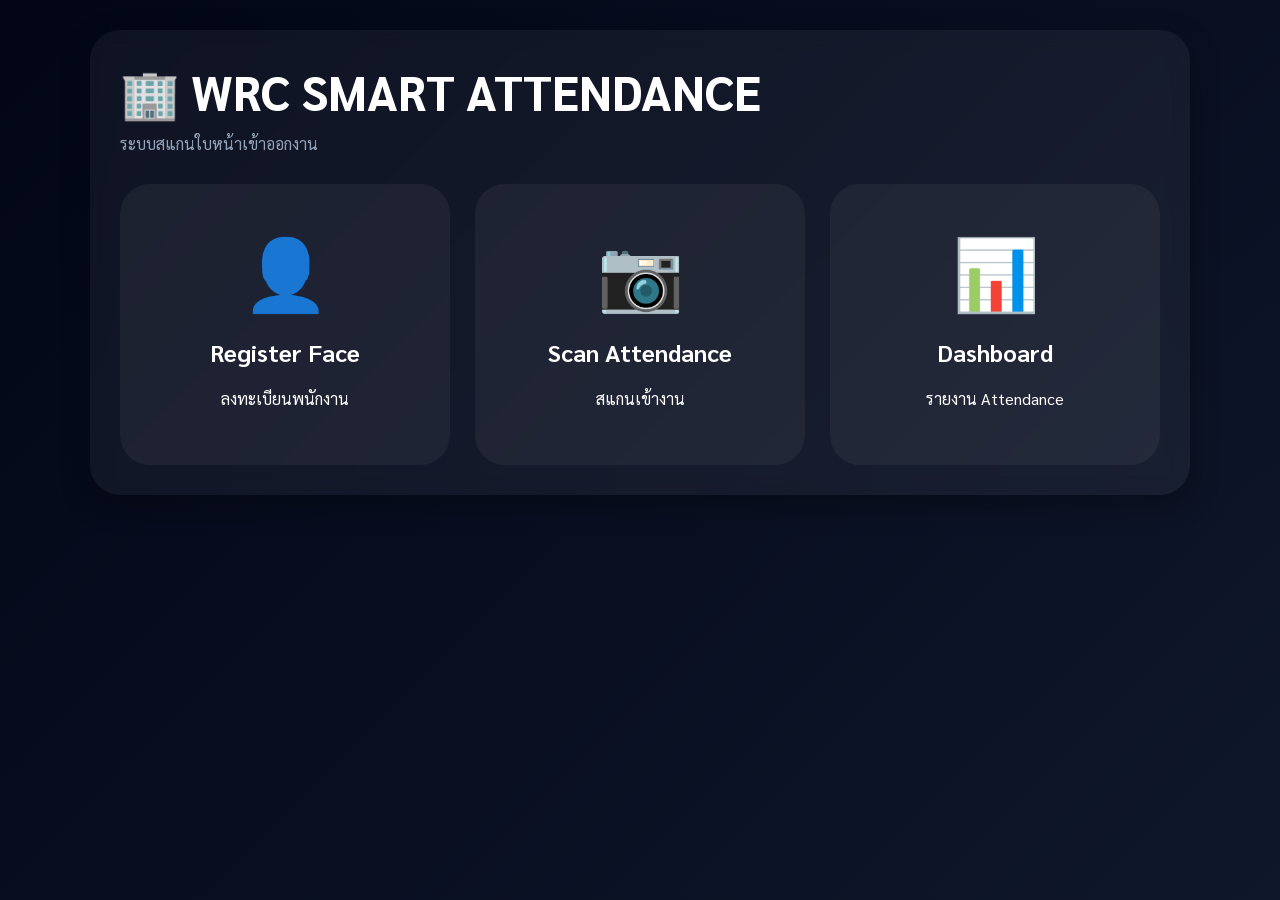
==== index.html @ e619d34f "Add files via upload" ====
<!DOCTYPE html>
<html lang="th">

<head>

<meta charset="UTF-8">

<meta
name="viewport"
content="width=device-width,initial-scale=1.0">

<title>
WRC SMART ATTENDANCE
</title>

<link
href="https://fonts.googleapis.com/css2?family=Sarabun:wght@300;400;700&display=swap"
rel="stylesheet">

<link
rel="stylesheet"
href="style.css">

</head>

<body>

<div class="container">

<div class="card">

<div class="title">
🏢 WRC SMART ATTENDANCE
</div>

<div class="subtitle">
ระบบสแกนใบหน้าเข้าออกงาน
</div>

<div class="menu-grid">

<a
href="register.html"
class="menu-card">

<div class="icon">
👤
</div>

<h2>
Register Face
</h2>

<p>
ลงทะเบียนพนักงาน
</p>

</a>

<a
href="scan.html"
class="menu-card">

<div class="icon">
📷
</div>

<h2>
Scan Attendance
</h2>

<p>
สแกนเข้างาน
</p>

</a>

<a
href="dashboard.html"
class="menu-card">

<div class="icon">
📊
</div>

<h2>
Dashboard
</h2>

<p>
รายงาน Attendance
</p>

</a>

</div>

</div>

</div>

</body>
</html>
---- style.css ----
body{

margin:0;
padding:0;

font-family:'Sarabun',sans-serif;

background:
linear-gradient(
135deg,
#020617,
#0f172a
);

color:white;

min-height:100vh;

}

.container{

width:90%;
max-width:1100px;

margin:auto;

padding:30px;

}

.card{

background:
rgba(255,255,255,0.05);

padding:30px;

border-radius:30px;

backdrop-filter:blur(10px);

box-shadow:
0 10px 30px rgba(0,0,0,0.3);

}

.title{

font-size:48px;

font-weight:bold;

margin-bottom:10px;

}

.subtitle{

color:#94a3b8;

margin-bottom:30px;

}

.menu-grid{

display:grid;

grid-template-columns:
repeat(auto-fit,minmax(250px,1fr));

gap:25px;

}

.menu-card{

background:
rgba(255,255,255,0.05);

padding:40px;

border-radius:30px;

text-decoration:none;

color:white;

transition:0.3s;

text-align:center;

}

.menu-card:hover{

transform:
translateY(-10px);

background:
rgba(255,255,255,0.08);

}

.icon{

font-size:70px;

margin-bottom:20px;

}

video{

width:100%;

border-radius:25px;

background:black;

margin-bottom:20px;

transform:scaleX(-1);

}

input,
select{

width:100%;

padding:18px;

border:none;

border-radius:18px;

margin-bottom:15px;

background:
rgba(255,255,255,0.08);

color:white;

font-size:18px;

box-sizing:border-box;

}

button{

width:100%;

padding:18px;

border:none;

border-radius:20px;

background:#10b981;

color:white;

font-size:22px;

cursor:pointer;

transition:0.3s;

}

button:hover{

opacity:0.8;

}

.status{

margin-top:20px;

padding:15px;

border-radius:15px;

text-align:center;

font-size:18px;

background:
rgba(255,255,255,0.05);

}

.success{

color:#10b981;

font-weight:bold;

}

.error{

color:#ef4444;

font-weight:bold;

}

.table-box{

overflow:auto;

margin-top:20px;

}

table{

width:100%;

border-collapse:collapse;

}

th{

background:#1e293b;

padding:15px;

text-align:left;

}

td{

padding:15px;

border-bottom:
1px solid rgba(255,255,255,0.08);

}

.stat-grid{

display:grid;

grid-template-columns:
repeat(auto-fit,minmax(200px,1fr));

gap:20px;

margin-bottom:25px;

}

.stat-card{

background:
rgba(255,255,255,0.05);

padding:25px;

border-radius:25px;

text-align:center;

}

.stat-card h2{

font-size:42px;

margin:10px 0;

}
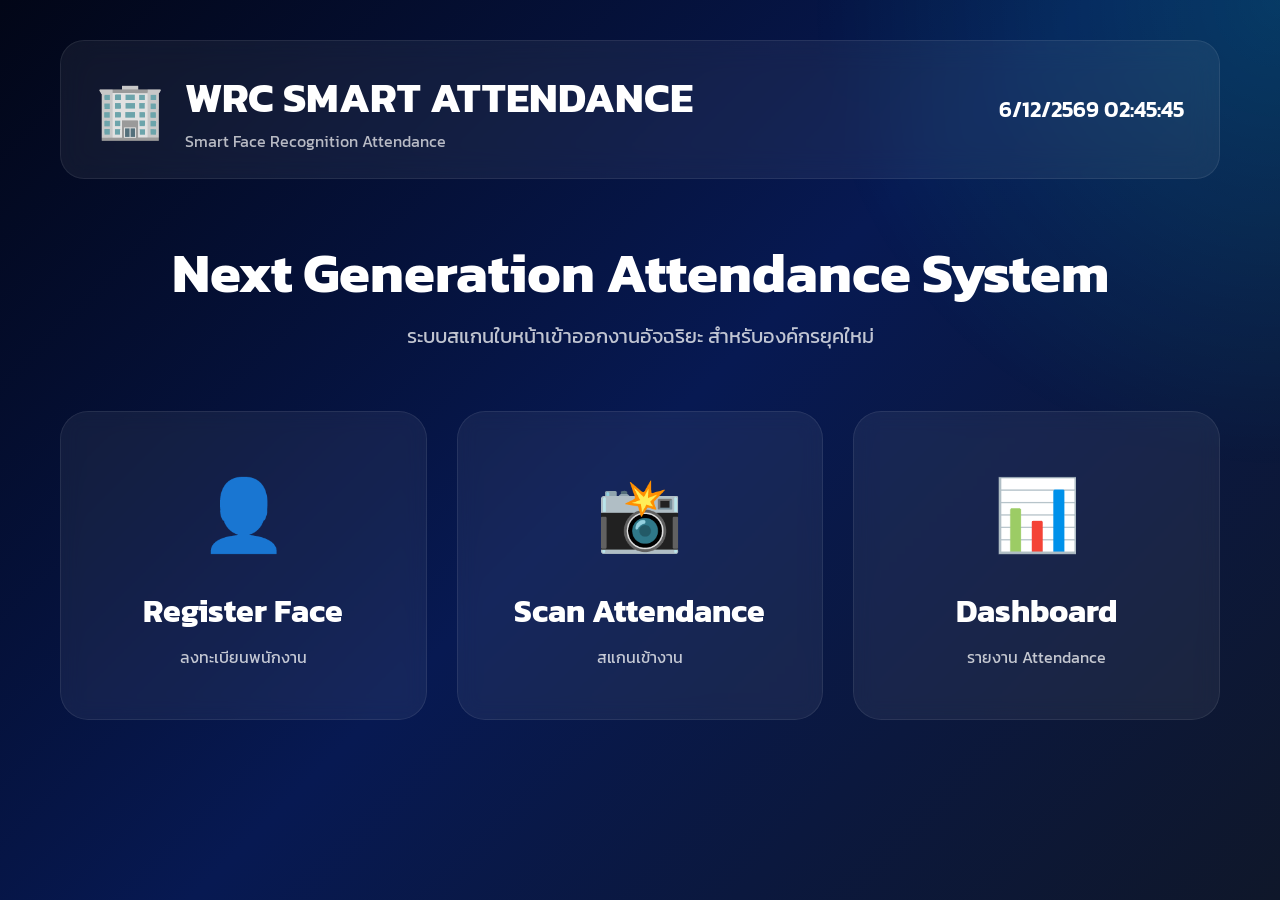
==== commit 5b1b1bd5: "Add files via upload" ====
--- a/index.html
+++ b/index.html
@@ -7,49 +7,89 @@
 
 <meta
 name="viewport"
-content="width=device-width,initial-scale=1.0">
+content="width=device-width, initial-scale=1.0"
+>
 
 <title>
 WRC SMART ATTENDANCE
 </title>
 
 <link
-href="https://fonts.googleapis.com/css2?family=Sarabun:wght@300;400;700&display=swap"
-rel="stylesheet">
+rel="stylesheet"
+href="style.css"
+>
 
 <link
+href="https://fonts.googleapis.com/css2?family=Kanit:wght@300;400;500;600;700&display=swap"
 rel="stylesheet"
-href="style.css">
+>
 
 </head>
 
 <body>
 
+<div class="bg"></div>
+
 <div class="container">
 
-<div class="card">
+<div class="header">
 
-<div class="title">
-🏢 WRC SMART ATTENDANCE
+<div class="logo">
+
+<div class="logo-icon">
+🏢
 </div>
 
-<div class="subtitle">
-ระบบสแกนใบหน้าเข้าออกงาน
+<div>
+
+<h1>
+WRC SMART ATTENDANCE
+</h1>
+
+<p>
+Smart Face Recognition Attendance
+</p>
+
+</div>
+
+</div>
+
+<div
+class="clock"
+id="clock"
+>
+</div>
+
+</div>
+
+<div class="hero">
+
+<h2>
+Next Generation
+Attendance System
+</h2>
+
+<p>
+ระบบสแกนใบหน้าเข้าออกงานอัจฉริยะ
+สำหรับองค์กรยุคใหม่
+</p>
+
 </div>
 
 <div class="menu-grid">
 
 <a
 href="register.html"
-class="menu-card">
+class="menu-card"
+>
 
-<div class="icon">
+<div class="menu-icon">
 👤
 </div>
 
-<h2>
+<h3>
 Register Face
-</h2>
+</h3>
 
 <p>
 ลงทะเบียนพนักงาน
@@ -59,15 +99,16 @@
 
 <a
 href="scan.html"
-class="menu-card">
+class="menu-card"
+>
 
-<div class="icon">
-📷
+<div class="menu-icon">
+📸
 </div>
 
-<h2>
+<h3>
 Scan Attendance
-</h2>
+</h3>
 
 <p>
 สแกนเข้างาน
@@ -77,15 +118,16 @@
 
 <a
 href="dashboard.html"
-class="menu-card">
+class="menu-card"
+>
 
-<div class="icon">
+<div class="menu-icon">
 📊
 </div>
 
-<h2>
+<h3>
 Dashboard
-</h2>
+</h3>
 
 <p>
 รายงาน Attendance
@@ -97,7 +139,8 @@
 
 </div>
 
-</div>
+<script src="api-config.js"></script>
+<script src="script.js"></script>
 
 </body>
 </html>
--- a/style.css
+++ b/style.css
@@ -1,280 +1,259 @@
-body{
-
+*{
 margin:0;
 padding:0;
-
-font-family:'Sarabun',sans-serif;
-
+box-sizing:border-box;
+font-family:'Kanit',sans-serif;
+}
+
+body{
 background:
 linear-gradient(
 135deg,
 #020617,
+#071952,
 #0f172a
 );
-
-color:white;
-
 min-height:100vh;
-
+color:#fff;
+}
+
+.bg{
+position:fixed;
+width:100%;
+height:100%;
+background:
+radial-gradient(
+circle at top right,
+rgba(0,255,255,.15),
+transparent 30%
+);
+z-index:-1;
 }
 
 .container{
-
-width:90%;
+max-width:1200px;
+margin:auto;
+padding:40px 20px;
+}
+
+.header{
+display:flex;
+justify-content:space-between;
+align-items:center;
+padding:25px 35px;
+background:rgba(255,255,255,.06);
+border:1px solid rgba(255,255,255,.08);
+border-radius:24px;
+backdrop-filter:blur(15px);
+}
+
+.logo{
+display:flex;
+align-items:center;
+gap:20px;
+}
+
+.logo-icon{
+font-size:55px;
+}
+
+.logo h1{
+font-size:42px;
+font-weight:700;
+}
+
+.logo p{
+opacity:.7;
+}
+
+.clock{
+font-size:22px;
+font-weight:600;
+}
+
+.hero{
+margin-top:60px;
+text-align:center;
+}
+
+.hero h2{
+font-size:56px;
+font-weight:700;
+line-height:1.2;
+}
+
+.hero p{
+margin-top:15px;
+font-size:20px;
+opacity:.75;
+}
+
+.menu-grid{
+margin-top:60px;
+display:grid;
+grid-template-columns:
+repeat(
+auto-fit,
+minmax(280px,1fr)
+);
+gap:30px;
+}
+
+.menu-card{
+background:
+rgba(255,255,255,.06);
+border:1px solid rgba(255,255,255,.08);
+border-radius:28px;
+padding:50px 30px;
+text-align:center;
+text-decoration:none;
+color:#fff;
+transition:.3s;
+backdrop-filter:blur(10px);
+}
+
+.menu-card:hover{
+transform:translateY(-8px);
+background:
+rgba(255,255,255,.12);
+}
+
+.menu-icon{
+font-size:70px;
+margin-bottom:20px;
+}
+
+.menu-card h3{
+font-size:32px;
+margin-bottom:10px;
+}
+
+.menu-card p{
+opacity:.75;
+}
+
+.page{
 max-width:1100px;
-
 margin:auto;
-
-padding:30px;
-
+padding:30px 20px;
+}
+
+.page-header{
+display:flex;
+justify-content:space-between;
+align-items:center;
+margin-bottom:25px;
+}
+
+.back-btn{
+background:#00c896;
+padding:12px 20px;
+border-radius:12px;
+text-decoration:none;
+color:#fff;
+font-weight:600;
 }
 
 .card{
-
-background:
-rgba(255,255,255,0.05);
-
-padding:30px;
-
-border-radius:30px;
-
+background:
+rgba(255,255,255,.06);
+border-radius:24px;
+padding:25px;
 backdrop-filter:blur(10px);
-
-box-shadow:
-0 10px 30px rgba(0,0,0,0.3);
-
-}
-
-.title{
-
-font-size:48px;
-
-font-weight:bold;
-
-margin-bottom:10px;
-
-}
-
-.subtitle{
-
-color:#94a3b8;
-
-margin-bottom:30px;
-
-}
-
-.menu-grid{
-
-display:grid;
-
-grid-template-columns:
-repeat(auto-fit,minmax(250px,1fr));
-
-gap:25px;
-
-}
-
-.menu-card{
-
-background:
-rgba(255,255,255,0.05);
-
-padding:40px;
-
-border-radius:30px;
-
-text-decoration:none;
-
-color:white;
-
-transition:0.3s;
-
-text-align:center;
-
-}
-
-.menu-card:hover{
-
-transform:
-translateY(-10px);
-
-background:
-rgba(255,255,255,0.08);
-
-}
-
-.icon{
-
-font-size:70px;
-
+}
+
+video{
+width:100%;
+border-radius:20px;
 margin-bottom:20px;
-
-}
-
-video{
-
-width:100%;
-
-border-radius:25px;
-
-background:black;
-
-margin-bottom:20px;
-
-transform:scaleX(-1);
-
 }
 
 input,
 select{
-
-width:100%;
-
+width:100%;
+padding:15px;
+margin-bottom:15px;
+border:none;
+border-radius:12px;
+background:#1e293b;
+color:#fff;
+font-size:16px;
+}
+
+button{
+width:100%;
+padding:16px;
+border:none;
+border-radius:14px;
+background:#00c896;
+color:#fff;
+font-size:18px;
+font-weight:700;
+cursor:pointer;
+transition:.3s;
+}
+
+button:hover{
+opacity:.85;
+}
+
+#status,
+.result-box{
+margin-top:20px;
 padding:18px;
-
-border:none;
-
-border-radius:18px;
-
-margin-bottom:15px;
-
-background:
-rgba(255,255,255,0.08);
-
-color:white;
-
-font-size:18px;
-
-box-sizing:border-box;
-
-}
-
-button{
-
-width:100%;
-
-padding:18px;
-
-border:none;
-
-border-radius:20px;
-
-background:#10b981;
-
-color:white;
-
-font-size:22px;
-
-cursor:pointer;
-
-transition:0.3s;
-
-}
-
-button:hover{
-
-opacity:0.8;
-
-}
-
-.status{
-
-margin-top:20px;
-
-padding:15px;
-
-border-radius:15px;
-
-text-align:center;
-
-font-size:18px;
-
-background:
-rgba(255,255,255,0.05);
-
-}
-
-.success{
-
-color:#10b981;
-
-font-weight:bold;
-
-}
-
-.error{
-
-color:#ef4444;
-
-font-weight:bold;
-
-}
-
-.table-box{
-
+border-radius:14px;
+background:#1e293b;
+text-align:center;
+font-weight:600;
+}
+
+.dashboard-card{
+background:
+rgba(255,255,255,.06);
+padding:25px;
+border-radius:24px;
 overflow:auto;
-
-margin-top:20px;
-
 }
 
 table{
-
-width:100%;
-
+width:100%;
 border-collapse:collapse;
-
 }
 
 th{
-
-background:#1e293b;
-
-padding:15px;
-
-text-align:left;
-
+background:#00c896;
+padding:16px;
 }
 
 td{
-
-padding:15px;
-
+padding:14px;
 border-bottom:
-1px solid rgba(255,255,255,0.08);
-
-}
-
-.stat-grid{
-
-display:grid;
-
-grid-template-columns:
-repeat(auto-fit,minmax(200px,1fr));
-
+1px solid rgba(255,255,255,.1);
+text-align:center;
+}
+
+tr:hover{
+background:
+rgba(255,255,255,.05);
+}
+
+@media(max-width:768px){
+
+.header{
+flex-direction:column;
 gap:20px;
-
-margin-bottom:25px;
-
-}
-
-.stat-card{
-
-background:
-rgba(255,255,255,0.05);
-
-padding:25px;
-
-border-radius:25px;
-
-text-align:center;
-
-}
-
-.stat-card h2{
-
-font-size:42px;
-
-margin:10px 0;
+}
+
+.logo h1{
+font-size:28px;
+}
+
+.hero h2{
+font-size:34px;
+}
+
+.menu-card{
+padding:35px 20px;
+}
 
 }
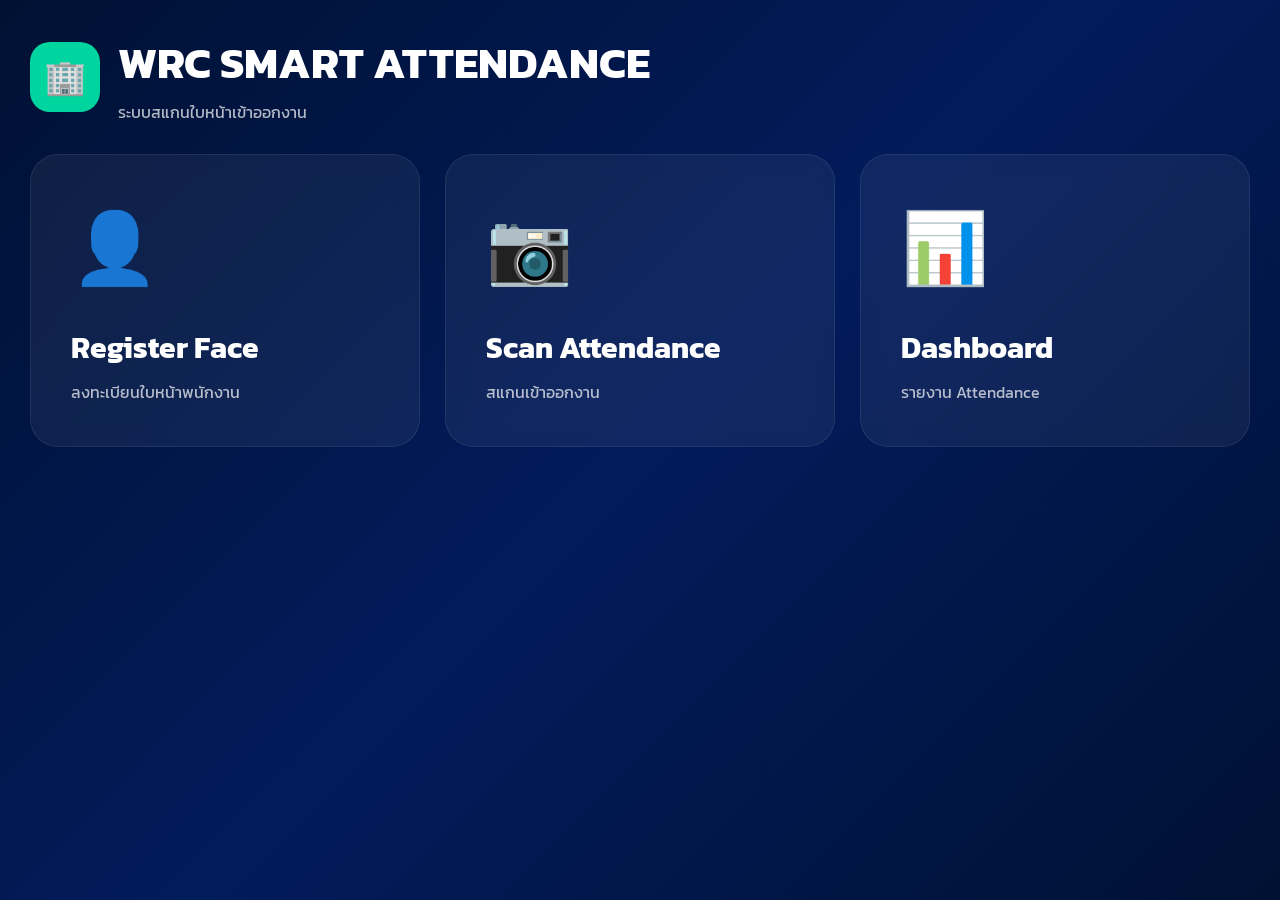
==== commit 3515e4ad: "Add files via upload" ====
--- a/index.html
+++ b/index.html
@@ -20,7 +20,7 @@
 >
 
 <link
-href="https://fonts.googleapis.com/css2?family=Kanit:wght@300;400;500;600;700&display=swap"
+href="https://fonts.googleapis.com/css2?family=Kanit:wght@300;400;500;700&display=swap"
 rel="stylesheet"
 >
 
@@ -28,106 +28,84 @@
 
 <body>
 
-<div class="bg"></div>
+<div class="page">
 
-<div class="container">
+<div class="topbar">
 
-<div class="header">
+<div class="logo-title">
 
 <div class="logo">
-
-<div class="logo-icon">
 🏢
 </div>
 
-<div>
+<div class="title">
 
 <h1>
 WRC SMART ATTENDANCE
 </h1>
 
 <p>
-Smart Face Recognition Attendance
+ระบบสแกนใบหน้าเข้าออกงาน
 </p>
 
 </div>
 
 </div>
 
-<div
-class="clock"
-id="clock"
->
 </div>
 
+<div class="home-grid">
+
+<a
+href="register.html"
+class="card"
+>
+
+<div class="card-icon">
+👤
 </div>
 
-<div class="hero">
-
 <h2>
-Next Generation
-Attendance System
+Register Face
 </h2>
 
 <p>
-ระบบสแกนใบหน้าเข้าออกงานอัจฉริยะ
-สำหรับองค์กรยุคใหม่
-</p>
-
-</div>
-
-<div class="menu-grid">
-
-<a
-href="register.html"
-class="menu-card"
->
-
-<div class="menu-icon">
-👤
-</div>
-
-<h3>
-Register Face
-</h3>
-
-<p>
-ลงทะเบียนพนักงาน
+ลงทะเบียนใบหน้าพนักงาน
 </p>
 
 </a>
 
 <a
 href="scan.html"
-class="menu-card"
+class="card"
 >
 
-<div class="menu-icon">
-📸
+<div class="card-icon">
+📷
 </div>
 
-<h3>
+<h2>
 Scan Attendance
-</h3>
+</h2>
 
 <p>
-สแกนเข้างาน
+สแกนเข้าออกงาน
 </p>
 
 </a>
 
 <a
 href="dashboard.html"
-class="menu-card"
+class="card"
 >
 
-<div class="menu-icon">
+<div class="card-icon">
 📊
 </div>
 
-<h3>
+<h2>
 Dashboard
-</h3>
+</h2>
 
 <p>
 รายงาน Attendance
@@ -139,8 +117,5 @@
 
 </div>
 
-<script src="api-config.js"></script>
-<script src="script.js"></script>
-
 </body>
 </html>
--- a/style.css
+++ b/style.css
@@ -9,209 +9,226 @@
 background:
 linear-gradient(
 135deg,
-#020617,
-#071952,
-#0f172a
+#001133,
+#021b5b,
+#001133
 );
+
 min-height:100vh;
-color:#fff;
-}
-
-.bg{
-position:fixed;
-width:100%;
-height:100%;
-background:
-radial-gradient(
-circle at top right,
-rgba(0,255,255,.15),
-transparent 30%
-);
-z-index:-1;
-}
-
-.container{
-max-width:1200px;
+color:white;
+padding:30px;
+}
+
+.page{
+max-width:1400px;
 margin:auto;
-padding:40px 20px;
-}
-
-.header{
+}
+
+.topbar{
 display:flex;
 justify-content:space-between;
 align-items:center;
-padding:25px 35px;
-background:rgba(255,255,255,.06);
-border:1px solid rgba(255,255,255,.08);
-border-radius:24px;
-backdrop-filter:blur(15px);
+margin-bottom:30px;
+}
+
+.logo-title{
+display:flex;
+align-items:center;
+gap:18px;
 }
 
 .logo{
+width:70px;
+height:70px;
+border-radius:20px;
+background:#00d49f;
 display:flex;
 align-items:center;
-gap:20px;
-}
-
-.logo-icon{
-font-size:55px;
-}
-
-.logo h1{
-font-size:42px;
-font-weight:700;
-}
-
-.logo p{
+justify-content:center;
+font-size:34px;
+font-weight:700;
+color:#001133;
+}
+
+.title h1{
+font-size:44px;
+font-weight:700;
+}
+
+.title p{
 opacity:.7;
-}
-
-.clock{
-font-size:22px;
-font-weight:600;
-}
-
-.hero{
-margin-top:60px;
-text-align:center;
-}
-
-.hero h2{
-font-size:56px;
-font-weight:700;
-line-height:1.2;
-}
-
-.hero p{
-margin-top:15px;
-font-size:20px;
-opacity:.75;
-}
-
-.menu-grid{
-margin-top:60px;
+margin-top:5px;
+}
+
+.home-grid{
 display:grid;
 grid-template-columns:
-repeat(
-auto-fit,
-minmax(280px,1fr)
-);
-gap:30px;
-}
-
-.menu-card{
-background:
-rgba(255,255,255,.06);
-border:1px solid rgba(255,255,255,.08);
+repeat(auto-fit,minmax(280px,1fr));
+gap:25px;
+}
+
+.card{
+background:
+rgba(255,255,255,.06);
+
+border:
+1px solid rgba(255,255,255,.08);
+
+backdrop-filter:blur(10px);
+
 border-radius:28px;
-padding:50px 30px;
+
+padding:40px;
+
+text-decoration:none;
+color:white;
+
+transition:.25s;
+}
+
+.card:hover{
+transform:translateY(-5px);
+border-color:#00d49f;
+}
+
+.card-icon{
+font-size:70px;
+margin-bottom:25px;
+}
+
+.card h2{
+font-size:30px;
+margin-bottom:10px;
+}
+
+.card p{
+opacity:.7;
+line-height:1.6;
+}
+
+.form-card{
+max-width:800px;
+margin:auto;
+
+background:
+rgba(255,255,255,.06);
+
+border:
+1px solid rgba(255,255,255,.08);
+
+padding:30px;
+
+border-radius:30px;
+}
+
+.page-title{
 text-align:center;
-text-decoration:none;
-color:#fff;
-transition:.3s;
-backdrop-filter:blur(10px);
-}
-
-.menu-card:hover{
-transform:translateY(-8px);
-background:
-rgba(255,255,255,.12);
-}
-
-.menu-icon{
-font-size:70px;
-margin-bottom:20px;
-}
-
-.menu-card h3{
-font-size:32px;
-margin-bottom:10px;
-}
-
-.menu-card p{
-opacity:.75;
-}
-
-.page{
-max-width:1100px;
-margin:auto;
-padding:30px 20px;
-}
-
-.page-header{
-display:flex;
-justify-content:space-between;
-align-items:center;
+font-size:38px;
+font-weight:700;
 margin-bottom:25px;
 }
 
-.back-btn{
-background:#00c896;
-padding:12px 20px;
-border-radius:12px;
-text-decoration:none;
-color:#fff;
-font-weight:600;
-}
-
-.card{
-background:
-rgba(255,255,255,.06);
+video{
+width:100%;
 border-radius:24px;
-padding:25px;
-backdrop-filter:blur(10px);
-}
-
-video{
-width:100%;
-border-radius:20px;
+background:black;
 margin-bottom:20px;
 }
 
 input,
 select{
-width:100%;
-padding:15px;
-margin-bottom:15px;
-border:none;
-border-radius:12px;
-background:#1e293b;
-color:#fff;
-font-size:16px;
-}
-
-button{
 width:100%;
 padding:16px;
 border:none;
 border-radius:14px;
-background:#00c896;
-color:#fff;
+margin-bottom:15px;
+background:
+rgba(255,255,255,.08);
+color:white;
+font-size:16px;
+}
+
+button{
+width:100%;
+padding:16px;
+border:none;
+border-radius:14px;
+background:#00d49f;
+color:#001133;
 font-size:18px;
 font-weight:700;
 cursor:pointer;
-transition:.3s;
+transition:.2s;
 }
 
 button:hover{
-opacity:.85;
-}
-
-#status,
-.result-box{
+transform:scale(1.02);
+}
+
+.status-box{
 margin-top:20px;
 padding:18px;
-border-radius:14px;
-background:#1e293b;
+border-radius:16px;
 text-align:center;
-font-weight:600;
-}
-
-.dashboard-card{
-background:
-rgba(255,255,255,.06);
+font-weight:700;
+background:
+rgba(255,255,255,.08);
+}
+
+.success{
+background:#00a86b;
+}
+
+.error{
+background:#d63031;
+}
+
+.back-btn{
+display:inline-block;
+margin-bottom:20px;
+padding:12px 20px;
+border-radius:12px;
+background:#00d49f;
+color:#001133;
+text-decoration:none;
+font-weight:700;
+}
+
+.summary-grid{
+display:grid;
+grid-template-columns:
+repeat(4,1fr);
+gap:20px;
+margin-bottom:25px;
+}
+
+.summary-card{
+background:
+rgba(255,255,255,.06);
+
+border:
+1px solid rgba(255,255,255,.08);
+
 padding:25px;
 border-radius:24px;
+text-align:center;
+}
+
+.summary-card h3{
+font-size:42px;
+color:#00d49f;
+margin-bottom:10px;
+}
+
+.dashboard-card{
+background:
+rgba(255,255,255,.06);
+
+border:
+1px solid rgba(255,255,255,.08);
+
+padding:20px;
+border-radius:24px;
 overflow:auto;
 }
 
@@ -221,39 +238,62 @@
 }
 
 th{
-background:#00c896;
+background:#00d49f;
+color:#001133;
 padding:16px;
 }
 
 td{
 padding:14px;
 border-bottom:
-1px solid rgba(255,255,255,.1);
-text-align:center;
-}
-
-tr:hover{
-background:
-rgba(255,255,255,.05);
-}
-
-@media(max-width:768px){
-
-.header{
+1px solid rgba(255,255,255,.08);
+}
+
+.status-in{
+color:#00ffb3;
+font-weight:700;
+}
+
+.status-out{
+color:#ff7675;
+font-weight:700;
+}
+
+.filter-box{
+display:flex;
+gap:15px;
+margin-bottom:20px;
+}
+
+.filter-box button{
+width:180px;
+}
+
+@media(max-width:900px){
+
+.summary-grid{
+grid-template-columns:
+repeat(2,1fr);
+}
+
+.filter-box{
 flex-direction:column;
-gap:20px;
-}
-
-.logo h1{
-font-size:28px;
-}
-
-.hero h2{
-font-size:34px;
-}
-
-.menu-card{
-padding:35px 20px;
+}
+
+.filter-box button{
+width:100%;
+}
+
+}
+
+@media(max-width:600px){
+
+.summary-grid{
+grid-template-columns:1fr;
+}
+
+.title h1{
+font-size:32px;
 }
 
 }
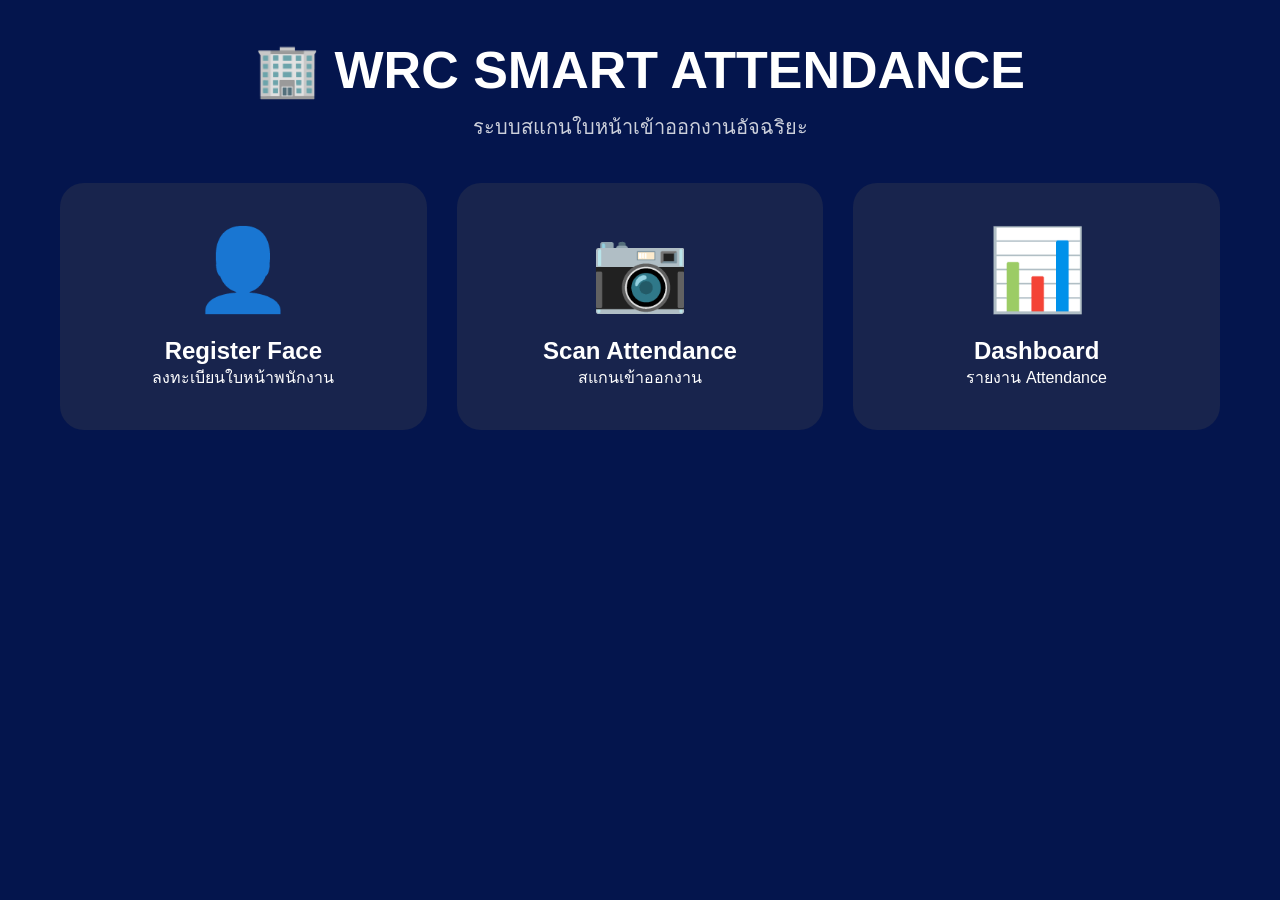
==== commit 3d7a5601: "Add files via upload" ====
--- a/index.html
+++ b/index.html
@@ -1,115 +1,63 @@
 <!DOCTYPE html>
 <html lang="th">
+<head>
+<meta charset="UTF-8">
+<meta name="viewport" content="width=device-width, initial-scale=1.0">
 
-<head>
+<title>WRC SMART ATTENDANCE</title>
 
-<meta charset="UTF-8">
-
-<meta
-name="viewport"
-content="width=device-width, initial-scale=1.0"
->
-
-<title>
-WRC SMART ATTENDANCE
-</title>
-
-<link
-rel="stylesheet"
-href="style.css"
->
-
-<link
-href="https://fonts.googleapis.com/css2?family=Kanit:wght@300;400;500;700&display=swap"
-rel="stylesheet"
->
-
+<link rel="stylesheet" href="style.css">
 </head>
 
 <body>
 
-<div class="page">
+<div class="main-container">
 
-<div class="topbar">
+<div class="hero">
 
-<div class="logo-title">
-
-<div class="logo">
-🏢
-</div>
-
-<div class="title">
-
-<h1>
-WRC SMART ATTENDANCE
-</h1>
+<h1>🏢 WRC SMART ATTENDANCE</h1>
 
 <p>
-ระบบสแกนใบหน้าเข้าออกงาน
+ระบบสแกนใบหน้าเข้าออกงานอัจฉริยะ
 </p>
 
 </div>
 
-</div>
+<div class="menu-grid">
 
-</div>
+<a href="register.html" class="menu-card">
 
-<div class="home-grid">
-
-<a
-href="register.html"
-class="card"
->
-
-<div class="card-icon">
+<div class="icon">
 👤
 </div>
 
-<h2>
-Register Face
-</h2>
+<h2>Register Face</h2>
 
-<p>
-ลงทะเบียนใบหน้าพนักงาน
-</p>
+<p>ลงทะเบียนใบหน้าพนักงาน</p>
 
 </a>
 
-<a
-href="scan.html"
-class="card"
->
+<a href="scan.html" class="menu-card">
 
-<div class="card-icon">
+<div class="icon">
 📷
 </div>
 
-<h2>
-Scan Attendance
-</h2>
+<h2>Scan Attendance</h2>
 
-<p>
-สแกนเข้าออกงาน
-</p>
+<p>สแกนเข้าออกงาน</p>
 
 </a>
 
-<a
-href="dashboard.html"
-class="card"
->
+<a href="dashboard.html" class="menu-card">
 
-<div class="card-icon">
+<div class="icon">
 📊
 </div>
 
-<h2>
-Dashboard
-</h2>
+<h2>Dashboard</h2>
 
-<p>
-รายงาน Attendance
-</p>
+<p>รายงาน Attendance</p>
 
 </a>
 
--- a/style.css
+++ b/style.css
@@ -2,233 +2,165 @@
 margin:0;
 padding:0;
 box-sizing:border-box;
-font-family:'Kanit',sans-serif;
+font-family:Arial;
 }
 
 body{
-background:
-linear-gradient(
-135deg,
-#001133,
-#021b5b,
-#001133
-);
+background:#04154d;
+color:white;
+}
 
-min-height:100vh;
+.main-container{
+width:95%;
+max-width:1200px;
+margin:auto;
+padding:40px 20px;
+}
+
+.hero{
+text-align:center;
+margin-bottom:40px;
+}
+
+.hero h1{
+font-size:52px;
+margin-bottom:10px;
+}
+
+.hero p{
+opacity:.8;
+font-size:20px;
+}
+
+.menu-grid{
+display:grid;
+grid-template-columns:repeat(auto-fit,minmax(250px,1fr));
+gap:30px;
+}
+
+.menu-card{
+background:#18244d;
+padding:40px;
+border-radius:24px;
+text-decoration:none;
 color:white;
-padding:30px;
+text-align:center;
+transition:.3s;
+}
+
+.menu-card:hover{
+transform:translateY(-10px);
+background:#1f2d63;
+}
+
+.icon{
+font-size:80px;
+margin-bottom:20px;
 }
 
 .page{
-max-width:1400px;
+width:95%;
+max-width:1200px;
 margin:auto;
+padding:20px;
 }
 
 .topbar{
 display:flex;
 justify-content:space-between;
 align-items:center;
-margin-bottom:30px;
+margin-bottom:20px;
 }
 
-.logo-title{
-display:flex;
-align-items:center;
-gap:18px;
+.home-btn{
+background:#14d9a5;
+color:#04154d;
+padding:10px 20px;
+border-radius:10px;
+text-decoration:none;
+font-weight:bold;
 }
 
-.logo{
-width:70px;
-height:70px;
+.camera-card{
+background:#18244d;
+padding:20px;
 border-radius:20px;
-background:#00d49f;
-display:flex;
-align-items:center;
-justify-content:center;
-font-size:34px;
-font-weight:700;
-color:#001133;
-}
-
-.title h1{
-font-size:44px;
-font-weight:700;
-}
-
-.title p{
-opacity:.7;
-margin-top:5px;
-}
-
-.home-grid{
-display:grid;
-grid-template-columns:
-repeat(auto-fit,minmax(280px,1fr));
-gap:25px;
-}
-
-.card{
-background:
-rgba(255,255,255,.06);
-
-border:
-1px solid rgba(255,255,255,.08);
-
-backdrop-filter:blur(10px);
-
-border-radius:28px;
-
-padding:40px;
-
-text-decoration:none;
-color:white;
-
-transition:.25s;
-}
-
-.card:hover{
-transform:translateY(-5px);
-border-color:#00d49f;
-}
-
-.card-icon{
-font-size:70px;
-margin-bottom:25px;
-}
-
-.card h2{
-font-size:30px;
-margin-bottom:10px;
-}
-
-.card p{
-opacity:.7;
-line-height:1.6;
-}
-
-.form-card{
-max-width:800px;
+max-width:700px;
 margin:auto;
-
-background:
-rgba(255,255,255,.06);
-
-border:
-1px solid rgba(255,255,255,.08);
-
-padding:30px;
-
-border-radius:30px;
-}
-
-.page-title{
-text-align:center;
-font-size:38px;
-font-weight:700;
-margin-bottom:25px;
 }
 
 video{
 width:100%;
-border-radius:24px;
-background:black;
+border-radius:20px;
 margin-bottom:20px;
 }
 
 input,
-select{
+select,
+button{
 width:100%;
 padding:16px;
+margin-bottom:14px;
 border:none;
-border-radius:14px;
-margin-bottom:15px;
-background:
-rgba(255,255,255,.08);
-color:white;
+border-radius:12px;
 font-size:16px;
 }
 
-button{
-width:100%;
-padding:16px;
-border:none;
-border-radius:14px;
-background:#00d49f;
-color:#001133;
-font-size:18px;
-font-weight:700;
-cursor:pointer;
-transition:.2s;
+input,
+select{
+background:#24345e;
+color:white;
 }
 
-button:hover{
-transform:scale(1.02);
+button{
+background:#14d9a5;
+color:#04154d;
+font-weight:bold;
+cursor:pointer;
 }
 
-.status-box{
-margin-top:20px;
-padding:18px;
-border-radius:16px;
+#status,
+#scanResult{
+background:#24345e;
+padding:15px;
+border-radius:12px;
 text-align:center;
-font-weight:700;
-background:
-rgba(255,255,255,.08);
+font-weight:bold;
 }
 
-.success{
-background:#00a86b;
+.stats-grid{
+display:grid;
+grid-template-columns:repeat(auto-fit,minmax(180px,1fr));
+gap:20px;
+margin-bottom:20px;
 }
 
-.error{
-background:#d63031;
-}
-
-.back-btn{
-display:inline-block;
-margin-bottom:20px;
-padding:12px 20px;
-border-radius:12px;
-background:#00d49f;
-color:#001133;
-text-decoration:none;
-font-weight:700;
-}
-
-.summary-grid{
-display:grid;
-grid-template-columns:
-repeat(4,1fr);
-gap:20px;
-margin-bottom:25px;
-}
-
-.summary-card{
-background:
-rgba(255,255,255,.06);
-
-border:
-1px solid rgba(255,255,255,.08);
-
+.stat-card{
+background:#18244d;
 padding:25px;
-border-radius:24px;
+border-radius:20px;
 text-align:center;
 }
 
-.summary-card h3{
+.stat-card h2{
 font-size:42px;
-color:#00d49f;
 margin-bottom:10px;
 }
 
-.dashboard-card{
-background:
-rgba(255,255,255,.06);
+.filter-box{
+background:#18244d;
+padding:20px;
+border-radius:20px;
+margin-bottom:20px;
+display:grid;
+grid-template-columns:2fr 2fr 1fr;
+gap:15px;
+}
 
-border:
-1px solid rgba(255,255,255,.08);
-
+.table-card{
+background:#18244d;
 padding:20px;
-border-radius:24px;
+border-radius:20px;
 overflow:auto;
 }
 
@@ -238,62 +170,30 @@
 }
 
 th{
-background:#00d49f;
-color:#001133;
-padding:16px;
+background:#14d9a5;
+color:#04154d;
+padding:15px;
 }
 
 td{
 padding:14px;
-border-bottom:
-1px solid rgba(255,255,255,.08);
+border-bottom:1px solid #30406d;
+text-align:center;
 }
 
-.status-in{
-color:#00ffb3;
-font-weight:700;
-}
+@media(max-width:768px){
 
-.status-out{
-color:#ff7675;
-font-weight:700;
+.hero h1{
+font-size:32px;
 }
 
 .filter-box{
-display:flex;
-gap:15px;
-margin-bottom:20px;
-}
-
-.filter-box button{
-width:180px;
-}
-
-@media(max-width:900px){
-
-.summary-grid{
-grid-template-columns:
-repeat(2,1fr);
-}
-
-.filter-box{
-flex-direction:column;
-}
-
-.filter-box button{
-width:100%;
-}
-
-}
-
-@media(max-width:600px){
-
-.summary-grid{
 grid-template-columns:1fr;
 }
 
-.title h1{
-font-size:32px;
+.topbar{
+flex-direction:column;
+gap:15px;
 }
 
 }
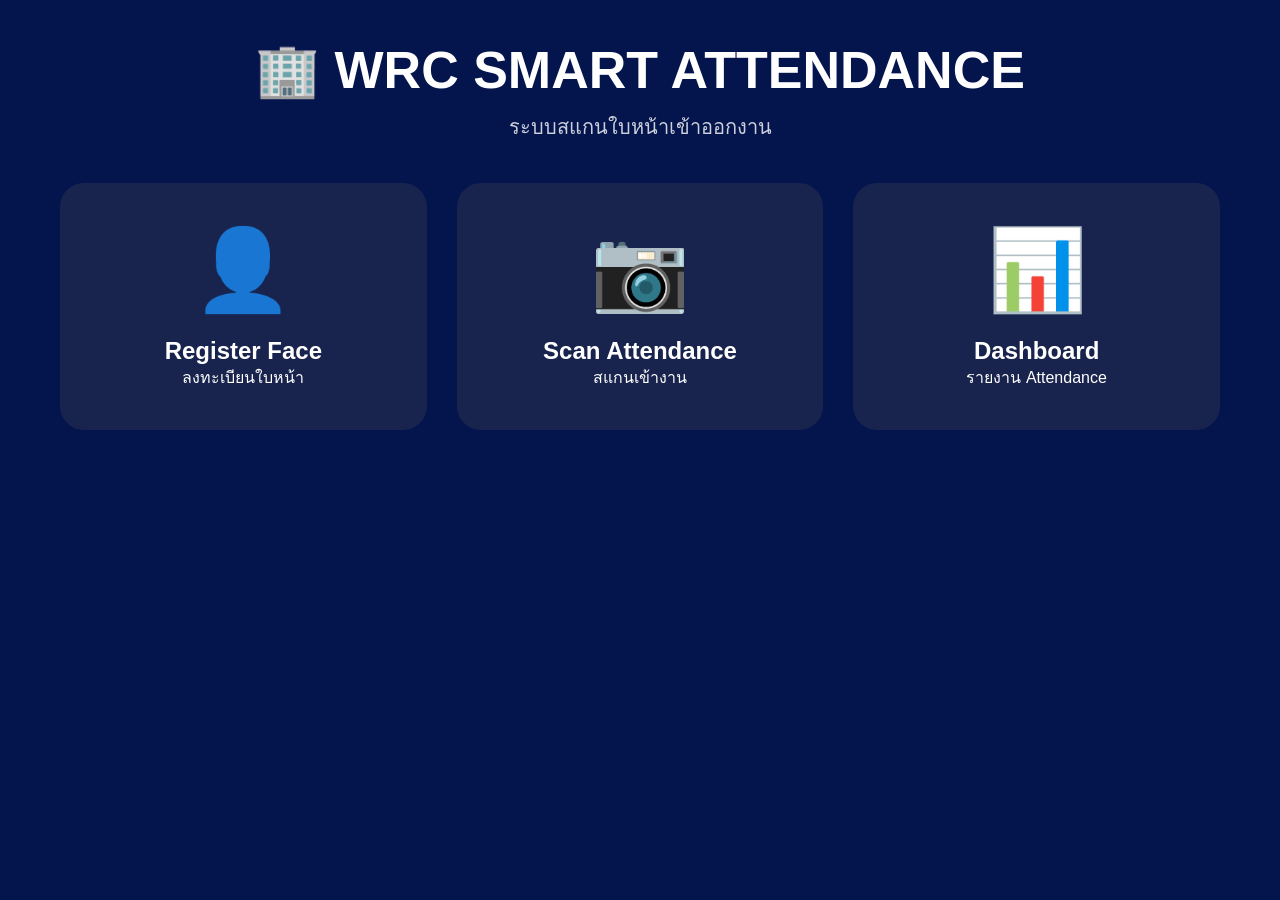
==== commit f765717f: "Add files via upload" ====
--- a/index.html
+++ b/index.html
@@ -1,63 +1,86 @@
 <!DOCTYPE html>
 <html lang="th">
 <head>
+
 <meta charset="UTF-8">
-<meta name="viewport" content="width=device-width, initial-scale=1.0">
+<meta name="viewport"
+content="width=device-width, initial-scale=1.0">
 
-<title>WRC SMART ATTENDANCE</title>
+<title>
+WRC SMART ATTENDANCE
+</title>
 
-<link rel="stylesheet" href="style.css">
+<link rel="stylesheet"
+href="style.css">
+
 </head>
 
 <body>
 
 <div class="main-container">
 
-<div class="hero">
+<div class="home-header">
 
-<h1>🏢 WRC SMART ATTENDANCE</h1>
+<h1>
+🏢 WRC SMART ATTENDANCE
+</h1>
 
 <p>
-ระบบสแกนใบหน้าเข้าออกงานอัจฉริยะ
+ระบบสแกนใบหน้าเข้าออกงาน
 </p>
 
 </div>
 
 <div class="menu-grid">
 
-<a href="register.html" class="menu-card">
+<a href="register.html"
+class="menu-card">
 
-<div class="icon">
+<div class="menu-icon">
 👤
 </div>
 
-<h2>Register Face</h2>
+<h2>
+Register Face
+</h2>
 
-<p>ลงทะเบียนใบหน้าพนักงาน</p>
+<p>
+ลงทะเบียนใบหน้า
+</p>
 
 </a>
 
-<a href="scan.html" class="menu-card">
+<a href="scan.html"
+class="menu-card">
 
-<div class="icon">
+<div class="menu-icon">
 📷
 </div>
 
-<h2>Scan Attendance</h2>
+<h2>
+Scan Attendance
+</h2>
 
-<p>สแกนเข้าออกงาน</p>
+<p>
+สแกนเข้างาน
+</p>
 
 </a>
 
-<a href="dashboard.html" class="menu-card">
+<a href="dashboard.html"
+class="menu-card">
 
-<div class="icon">
+<div class="menu-icon">
 📊
 </div>
 
-<h2>Dashboard</h2>
+<h2>
+Dashboard
+</h2>
 
-<p>รายงาน Attendance</p>
+<p>
+รายงาน Attendance
+</p>
 
 </a>
 
--- a/style.css
+++ b/style.css
@@ -2,7 +2,7 @@
 margin:0;
 padding:0;
 box-sizing:border-box;
-font-family:Arial;
+font-family:'Sarabun',sans-serif;
 }
 
 body{
@@ -17,24 +17,25 @@
 padding:40px 20px;
 }
 
-.hero{
+.home-header{
 text-align:center;
 margin-bottom:40px;
 }
 
-.hero h1{
+.home-header h1{
 font-size:52px;
 margin-bottom:10px;
 }
 
-.hero p{
+.home-header p{
+font-size:20px;
 opacity:.8;
-font-size:20px;
 }
 
 .menu-grid{
 display:grid;
-grid-template-columns:repeat(auto-fit,minmax(250px,1fr));
+grid-template-columns:
+repeat(auto-fit,minmax(250px,1fr));
 gap:30px;
 }
 
@@ -49,34 +50,34 @@
 }
 
 .menu-card:hover{
-transform:translateY(-10px);
-background:#1f2d63;
-}
-
-.icon{
+transform:translateY(-8px);
+background:#22346d;
+}
+
+.menu-icon{
 font-size:80px;
 margin-bottom:20px;
 }
 
-.page{
+.page-container{
 width:95%;
 max-width:1200px;
 margin:auto;
 padding:20px;
 }
 
-.topbar{
+.top-bar{
 display:flex;
 justify-content:space-between;
 align-items:center;
 margin-bottom:20px;
 }
 
-.home-btn{
+.back-btn{
 background:#14d9a5;
 color:#04154d;
-padding:10px 20px;
-border-radius:10px;
+padding:12px 20px;
+border-radius:12px;
 text-decoration:none;
 font-weight:bold;
 }
@@ -84,77 +85,94 @@
 .camera-card{
 background:#18244d;
 padding:20px;
-border-radius:20px;
-max-width:700px;
+border-radius:24px;
+max-width:720px;
 margin:auto;
+position:relative;
 }
 
 video{
 width:100%;
 border-radius:20px;
-margin-bottom:20px;
-}
-
-input,
-select,
-button{
+background:black;
+margin-bottom:20px;
+transform:scaleX(-1);
+}
+
+canvas{
+position:absolute;
+top:20px;
+left:20px;
+width:calc(100% - 40px);
+height:auto;
+pointer-events:none;
+}
+
+.input{
 width:100%;
 padding:16px;
 margin-bottom:14px;
 border:none;
-border-radius:12px;
-font-size:16px;
-}
-
-input,
-select{
+border-radius:14px;
 background:#24345e;
 color:white;
-}
-
-button{
+font-size:16px;
+}
+
+.main-btn{
+width:100%;
+padding:16px;
+border:none;
+border-radius:14px;
 background:#14d9a5;
 color:#04154d;
+font-size:18px;
 font-weight:bold;
 cursor:pointer;
-}
-
-#status,
-#scanResult{
+transition:.2s;
+}
+
+.main-btn:hover{
+opacity:.9;
+}
+
+.status-box{
+margin-top:15px;
+padding:16px;
+border-radius:14px;
 background:#24345e;
-padding:15px;
-border-radius:12px;
-text-align:center;
-font-weight:bold;
-}
-
-.stats-grid{
+text-align:center;
+font-weight:bold;
+}
+
+.summary-grid{
 display:grid;
-grid-template-columns:repeat(auto-fit,minmax(180px,1fr));
+grid-template-columns:
+repeat(auto-fit,minmax(200px,1fr));
 gap:20px;
 margin-bottom:20px;
 }
 
-.stat-card{
-background:#18244d;
-padding:25px;
-border-radius:20px;
-text-align:center;
-}
-
-.stat-card h2{
+.summary-card{
+background:#18244d;
+padding:24px;
+border-radius:20px;
+text-align:center;
+}
+
+.summary-card h2{
 font-size:42px;
 margin-bottom:10px;
 }
 
 .filter-box{
-background:#18244d;
-padding:20px;
-border-radius:20px;
-margin-bottom:20px;
 display:grid;
 grid-template-columns:2fr 2fr 1fr;
 gap:15px;
+background:#18244d;
+padding:20px;
+border-radius:20px;
+margin-bottom:20px;
 }
 
 .table-card{
@@ -181,17 +199,27 @@
 text-align:center;
 }
 
+.status-in{
+color:#00ff9d;
+font-weight:bold;
+}
+
+.status-out{
+color:#ff8a8a;
+font-weight:bold;
+}
+
 @media(max-width:768px){
 
-.hero h1{
-font-size:32px;
+.home-header h1{
+font-size:34px;
 }
 
 .filter-box{
 grid-template-columns:1fr;
 }
 
-.topbar{
+.top-bar{
 flex-direction:column;
 gap:15px;
 }
